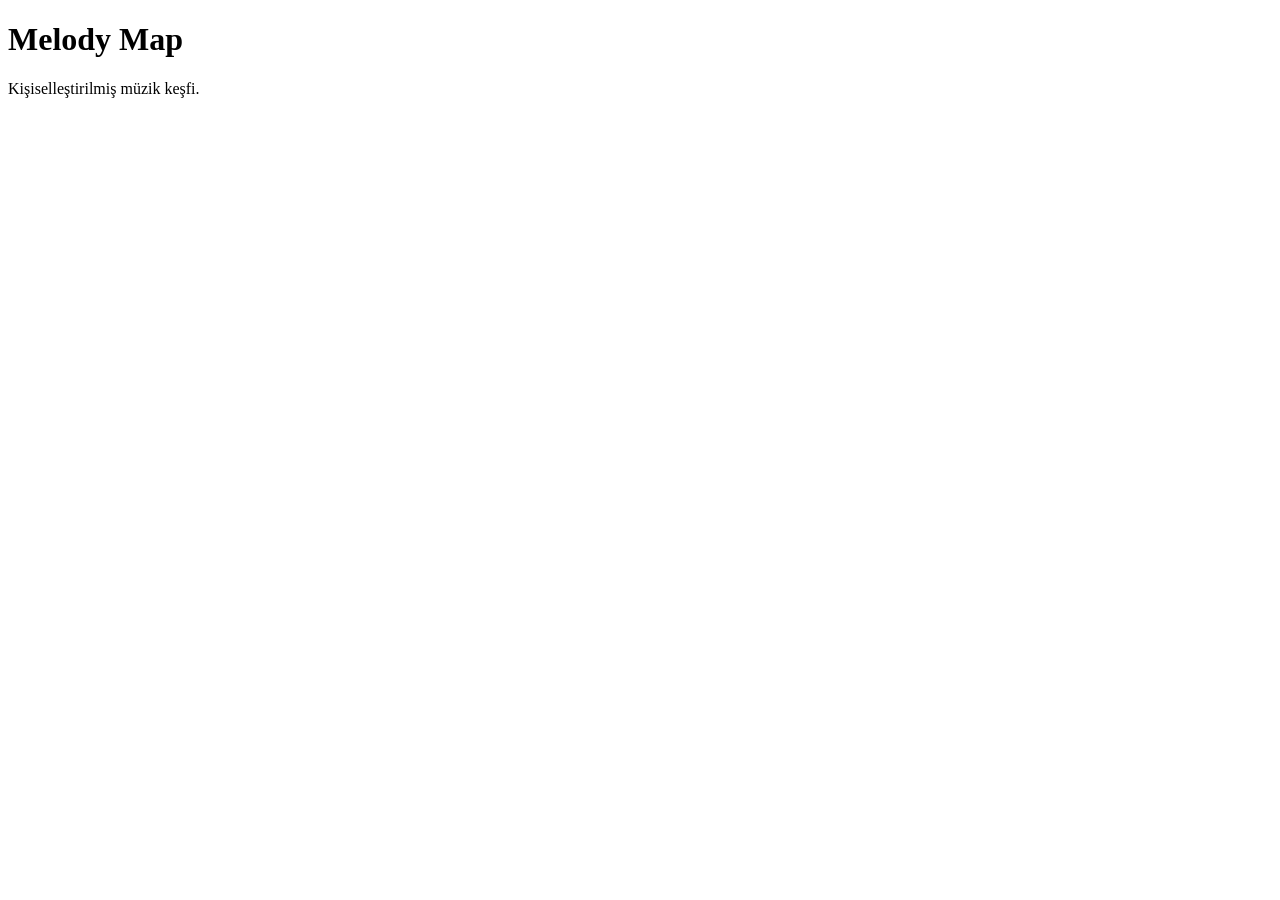
==== index.html @ 47799f35 "Create index.html" ====
<!DOCTYPE html>
<html lang="tr">
<head>
    <meta charset="UTF-8">
    <meta name="viewport" content="width=device-width, initial-scale=1.0">

    <title>Melody Map — Kişiselleştirilmiş Müzik Keşfi</title>

    <meta
        name="description"
        content="Melody Map, Apple Music ve Spotify üzerinden müzik zevkinize uygun şarkılar, sanatçılar ve çalma listeleri keşfetmenizi sağlar."
    >

    <link rel="stylesheet" href="style.css">
</head>

<body>
    <main>
        <h1>Melody Map</h1>
        <p>Kişiselleştirilmiş müzik keşfi.</p>
    </main>
</body>
</html>
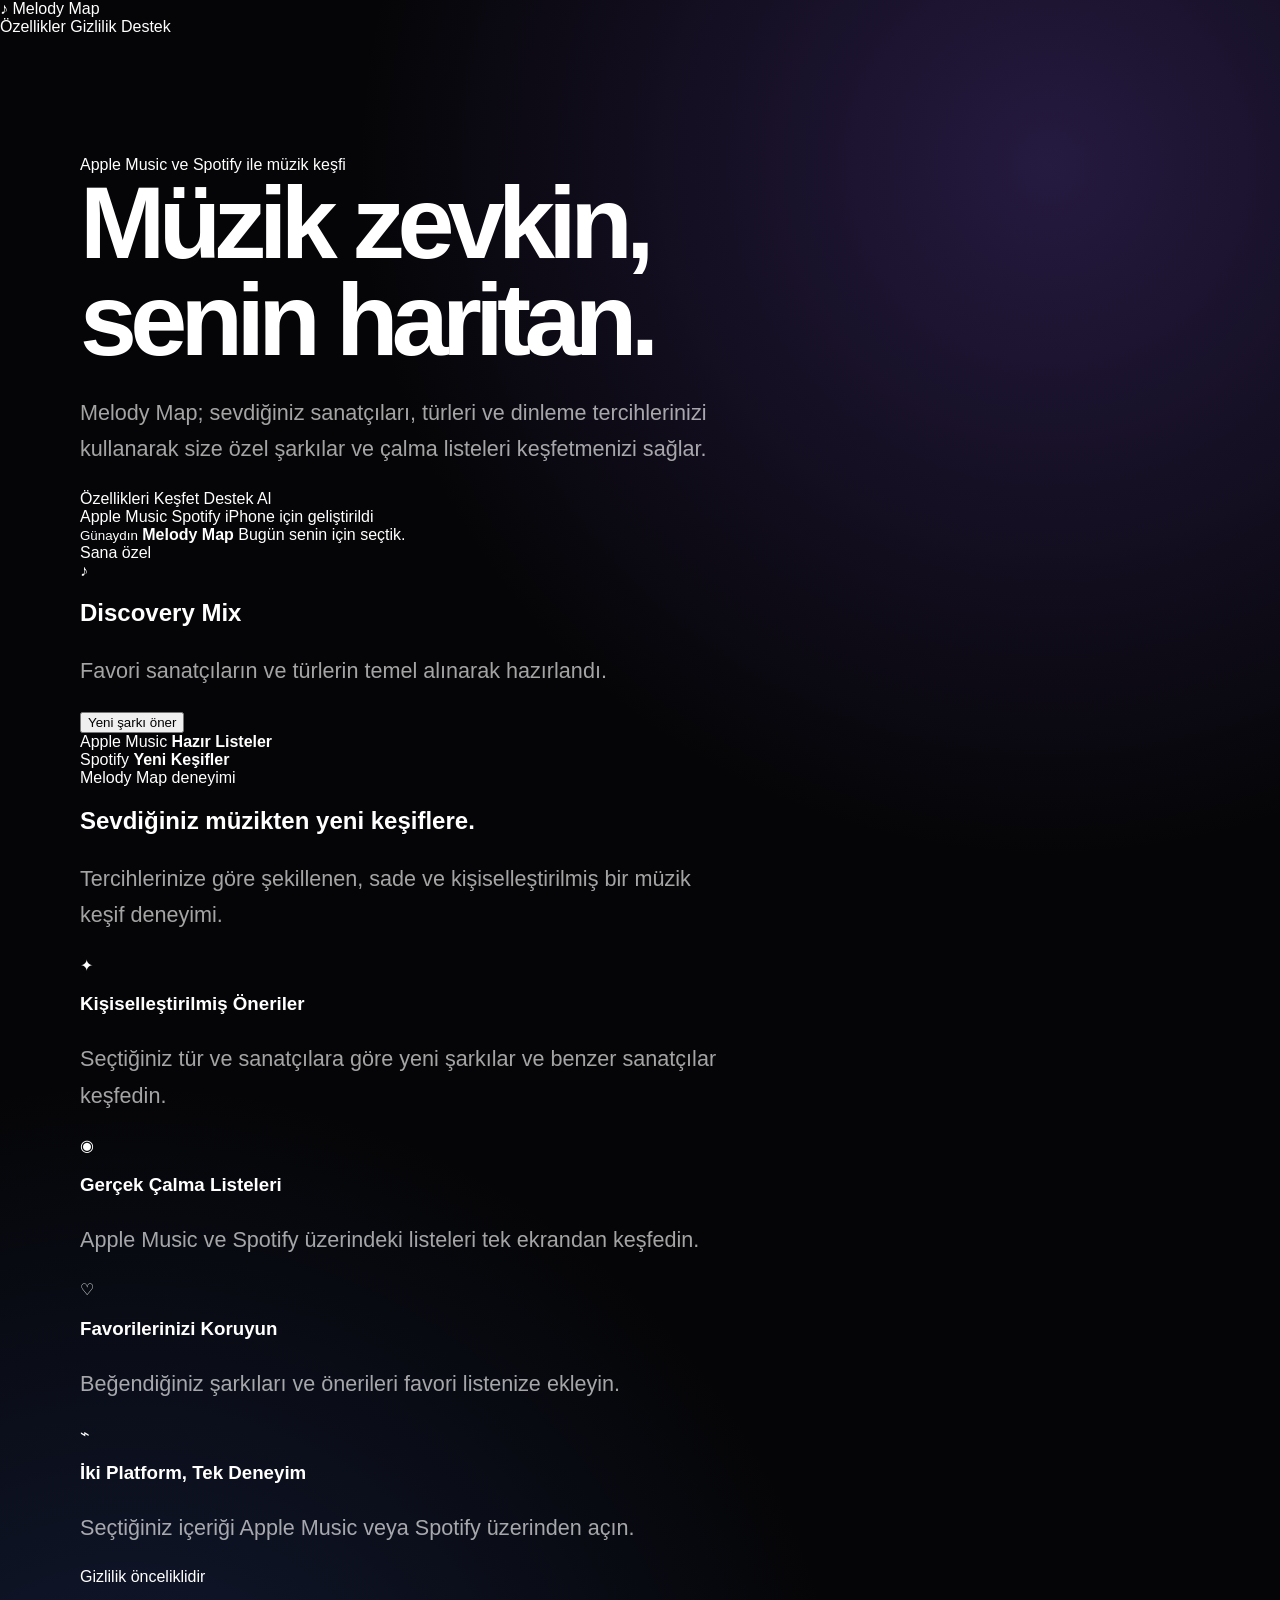
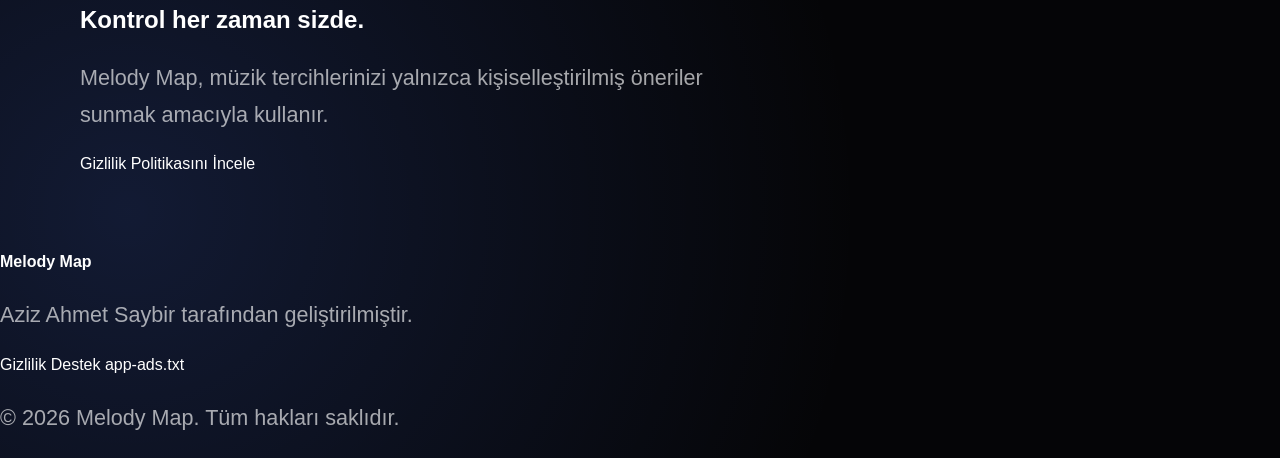
==== commit 344e7966: "Update index.html" ====
--- a/index.html
+++ b/index.html
@@ -2,7 +2,11 @@
 <html lang="tr">
 <head>
     <meta charset="UTF-8">
-    <meta name="viewport" content="width=device-width, initial-scale=1.0">
+
+    <meta
+        name="viewport"
+        content="width=device-width, initial-scale=1.0"
+    >
 
     <title>Melody Map — Kişiselleştirilmiş Müzik Keşfi</title>
 
@@ -11,13 +15,192 @@
         content="Melody Map, Apple Music ve Spotify üzerinden müzik zevkinize uygun şarkılar, sanatçılar ve çalma listeleri keşfetmenizi sağlar."
     >
 
+    <meta name="theme-color" content="#050507">
+
     <link rel="stylesheet" href="style.css">
 </head>
 
 <body>
+    <header class="site-header">
+        <a class="brand" href="index.html">
+            <span class="brand-icon">♪</span>
+            <span>Melody Map</span>
+        </a>
+
+        <nav class="navigation">
+            <a href="#features">Özellikler</a>
+            <a href="privacy.html">Gizlilik</a>
+            <a href="support.html">Destek</a>
+        </nav>
+    </header>
+
     <main>
-        <h1>Melody Map</h1>
-        <p>Kişiselleştirilmiş müzik keşfi.</p>
+        <section class="hero">
+            <div class="hero-copy">
+                <span class="eyebrow">
+                    Apple Music ve Spotify ile müzik keşfi
+                </span>
+
+                <h1>
+                    Müzik zevkin,
+                    <span>senin haritan.</span>
+                </h1>
+
+                <p>
+                    Melody Map; sevdiğiniz sanatçıları, türleri ve
+                    dinleme tercihlerinizi kullanarak size özel
+                    şarkılar ve çalma listeleri keşfetmenizi sağlar.
+                </p>
+
+                <div class="hero-actions">
+                    <a class="primary-button" href="#features">
+                        Özellikleri Keşfet
+                    </a>
+
+                    <a class="secondary-button" href="support.html">
+                        Destek Al
+                    </a>
+                </div>
+
+                <div class="platform-badges">
+                    <span>Apple Music</span>
+                    <span>Spotify</span>
+                    <span>iPhone için geliştirildi</span>
+                </div>
+            </div>
+
+            <div class="hero-visual">
+                <div class="phone-frame">
+                    <div class="phone-screen">
+                        <div class="phone-header">
+                            <small>Günaydın</small>
+                            <strong>Melody Map</strong>
+                            <span>Bugün senin için seçtik.</span>
+                        </div>
+
+                        <div class="music-card">
+                            <span class="card-label">Sana özel</span>
+
+                            <div class="music-art">
+                                ♪
+                            </div>
+
+                            <h2>Discovery Mix</h2>
+                            <p>
+                                Favori sanatçıların ve türlerin temel
+                                alınarak hazırlandı.
+                            </p>
+
+                            <button type="button">
+                                Yeni şarkı öner
+                            </button>
+                        </div>
+
+                        <div class="mini-card-row">
+                            <div class="mini-card">
+                                <span>Apple Music</span>
+                                <strong>Hazır Listeler</strong>
+                            </div>
+
+                            <div class="mini-card spotify-card">
+                                <span>Spotify</span>
+                                <strong>Yeni Keşifler</strong>
+                            </div>
+                        </div>
+                    </div>
+                </div>
+            </div>
+        </section>
+
+        <section id="features" class="section">
+            <div class="section-heading">
+                <span class="eyebrow">Melody Map deneyimi</span>
+
+                <h2>
+                    Sevdiğiniz müzikten yeni keşiflere.
+                </h2>
+
+                <p>
+                    Tercihlerinize göre şekillenen, sade ve
+                    kişiselleştirilmiş bir müzik keşif deneyimi.
+                </p>
+            </div>
+
+            <div class="feature-grid">
+                <article class="feature-card">
+                    <span class="feature-icon">✦</span>
+                    <h3>Kişiselleştirilmiş Öneriler</h3>
+                    <p>
+                        Seçtiğiniz tür ve sanatçılara göre yeni
+                        şarkılar ve benzer sanatçılar keşfedin.
+                    </p>
+                </article>
+
+                <article class="feature-card">
+                    <span class="feature-icon">◉</span>
+                    <h3>Gerçek Çalma Listeleri</h3>
+                    <p>
+                        Apple Music ve Spotify üzerindeki listeleri
+                        tek ekrandan keşfedin.
+                    </p>
+                </article>
+
+                <article class="feature-card">
+                    <span class="feature-icon">♡</span>
+                    <h3>Favorilerinizi Koruyun</h3>
+                    <p>
+                        Beğendiğiniz şarkıları ve önerileri favori
+                        listenize ekleyin.
+                    </p>
+                </article>
+
+                <article class="feature-card">
+                    <span class="feature-icon">⌁</span>
+                    <h3>İki Platform, Tek Deneyim</h3>
+                    <p>
+                        Seçtiğiniz içeriği Apple Music veya Spotify
+                        üzerinden açın.
+                    </p>
+                </article>
+            </div>
+        </section>
+
+        <section class="privacy-banner">
+            <div>
+                <span class="eyebrow">Gizlilik önceliklidir</span>
+
+                <h2>
+                    Kontrol her zaman sizde.
+                </h2>
+
+                <p>
+                    Melody Map, müzik tercihlerinizi yalnızca
+                    kişiselleştirilmiş öneriler sunmak amacıyla
+                    kullanır.
+                </p>
+            </div>
+
+            <a class="secondary-button" href="privacy.html">
+                Gizlilik Politikasını İncele
+            </a>
+        </section>
     </main>
+
+    <footer class="site-footer">
+        <div>
+            <strong>Melody Map</strong>
+            <p>Aziz Ahmet Saybir tarafından geliştirilmiştir.</p>
+        </div>
+
+        <div class="footer-links">
+            <a href="privacy.html">Gizlilik</a>
+            <a href="support.html">Destek</a>
+            <a href="app-ads.txt">app-ads.txt</a>
+        </div>
+
+        <p class="copyright">
+            © 2026 Melody Map. Tüm hakları saklıdır.
+        </p>
+    </footer>
 </body>
 </html>
--- a/style.css
+++ b/style.css
@@ -0,0 +1,82 @@
+:root {
+    --background: #050507;
+    --surface: rgba(255, 255, 255, 0.07);
+    --surface-strong: rgba(255, 255, 255, 0.11);
+    --border: rgba(255, 255, 255, 0.12);
+    --text: #ffffff;
+    --muted: rgba(255, 255, 255, 0.64);
+    --pink: #ff2d78;
+    --purple: #8b5cf6;
+    --blue: #4f7cff;
+    --spotify: #1ed760;
+    --shadow: 0 24px 80px rgba(0, 0, 0, 0.35);
+}
+
+* {
+    box-sizing: border-box;
+}
+
+html {
+    scroll-behavior: smooth;
+}
+
+body {
+    margin: 0;
+    min-height: 100vh;
+    font-family:
+        -apple-system,
+        BlinkMacSystemFont,
+        "Segoe UI",
+        sans-serif;
+    color: var(--text);
+    background:
+        radial-gradient(
+            circle at 82% 8%,
+            rgba(139, 92, 246, 0.24),
+            transparent 32%
+        ),
+        radial-gradient(
+            circle at 10% 88%,
+            rgba(79, 124, 255, 0.18),
+            transparent 34%
+        ),
+        var(--background);
+}
+
+a {
+    color: inherit;
+    text-decoration: none;
+}
+
+main {
+    width: min(1120px, calc(100% - 40px));
+    margin: 0 auto;
+    padding: 120px 0 80px;
+}
+
+h1 {
+    margin: 0;
+    max-width: 780px;
+    font-size: clamp(3.4rem, 8vw, 7rem);
+    line-height: 0.95;
+    letter-spacing: -0.065em;
+}
+
+p {
+    max-width: 640px;
+    margin-top: 26px;
+    font-size: clamp(1.1rem, 2vw, 1.35rem);
+    line-height: 1.7;
+    color: var(--muted);
+}
+
+@media (max-width: 640px) {
+    main {
+        width: min(100% - 28px, 1120px);
+        padding-top: 84px;
+    }
+
+    h1 {
+        font-size: clamp(3rem, 17vw, 5rem);
+    }
+}
